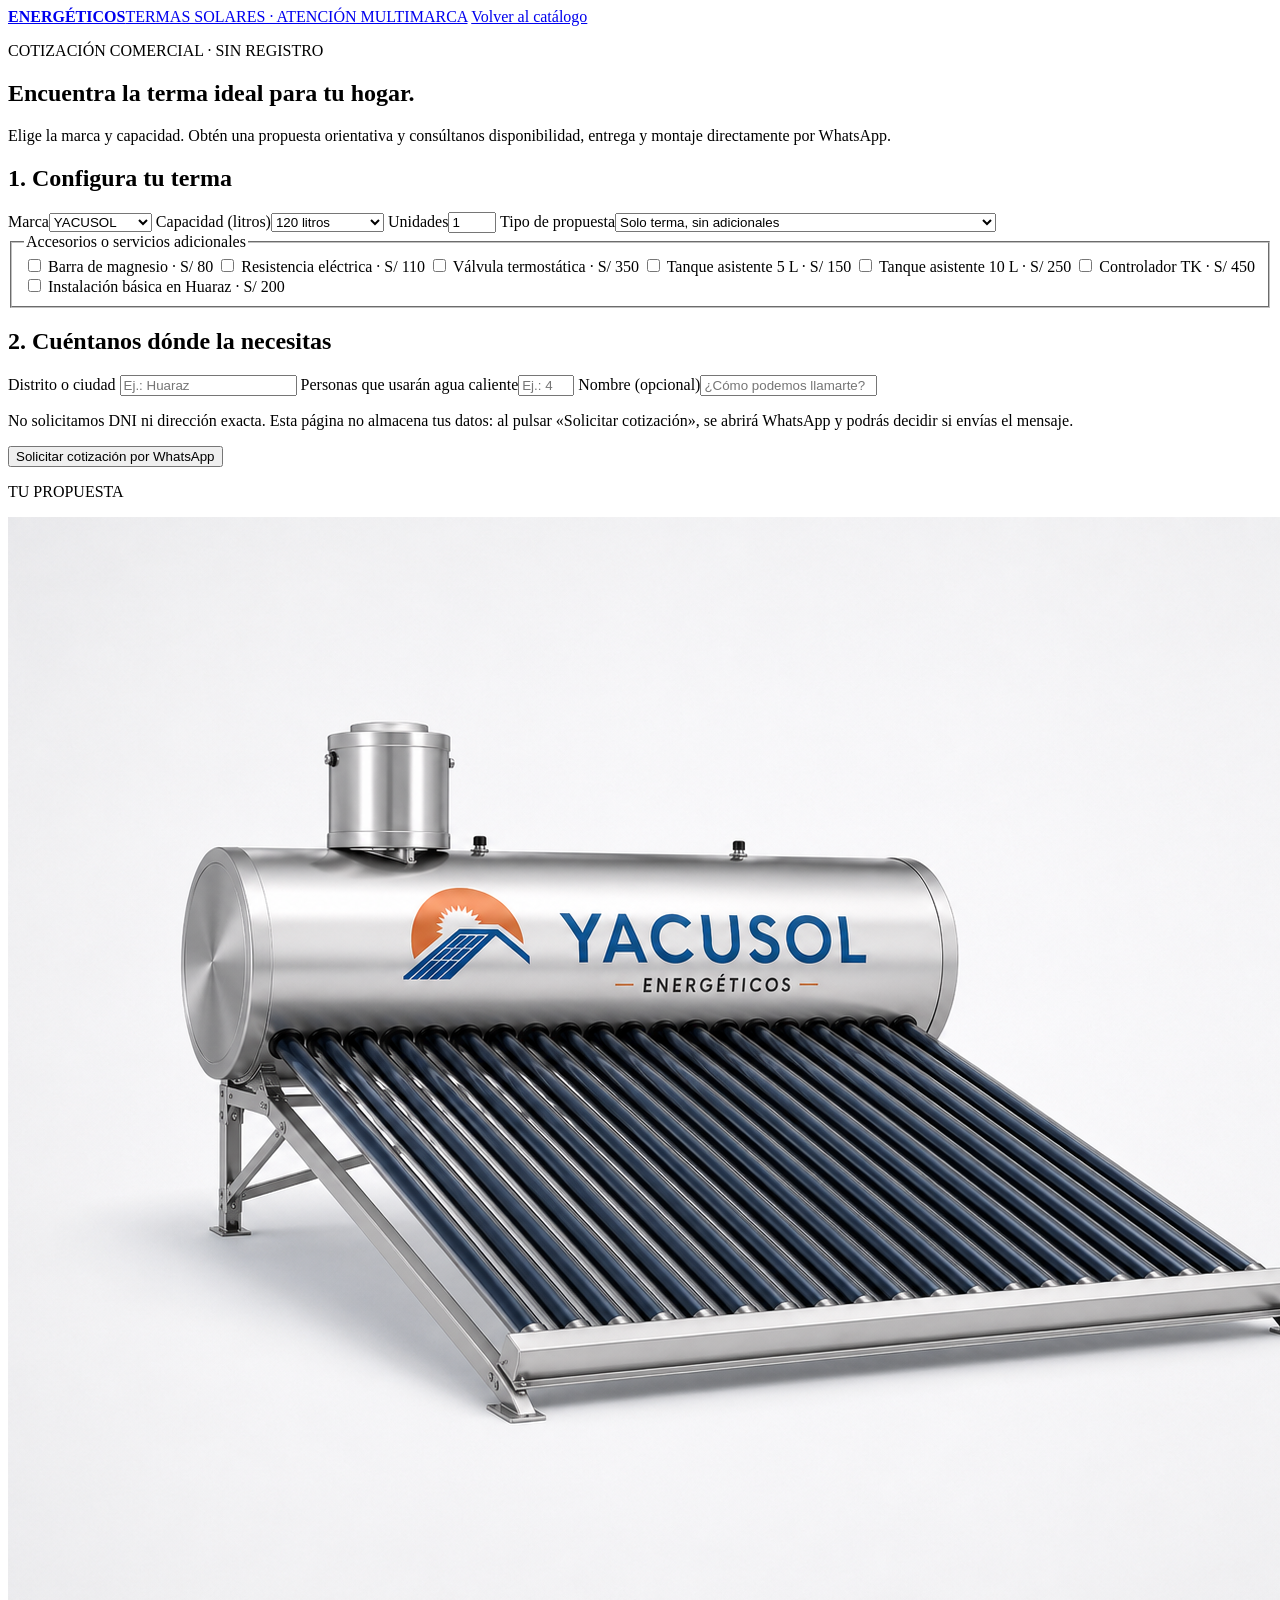
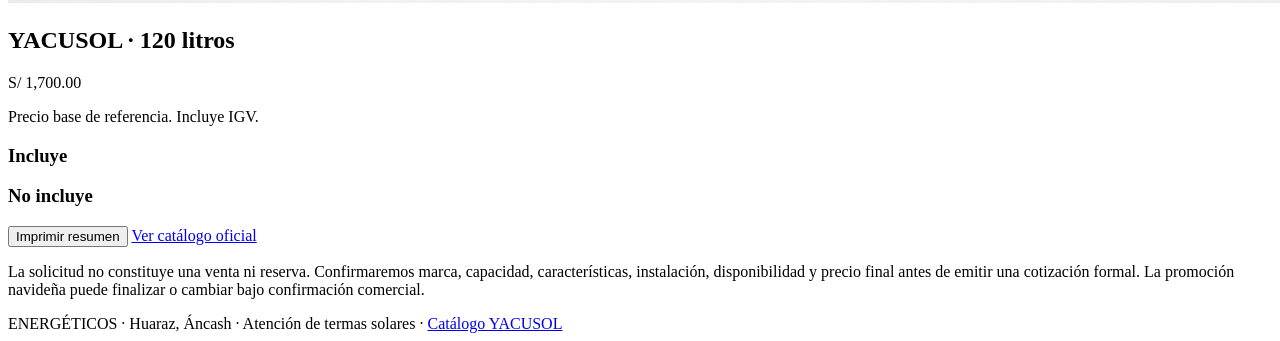
==== cotizar/index.html @ 3611c864 "feat: formulario público independiente de cotización rápida multimarca" ====
<!doctype html>
<html lang="es">
<head>
<meta charset="utf-8"><meta name="viewport" content="width=device-width, initial-scale=1">
<meta name="theme-color" content="#0C2340">
<meta name="description" content="Cotiza tu terma solar con ENERGÉTICOS. Elige YACUSOL, XOLMAX, LUXXOL, INTIPOWER o TERMOINOX; consulta precios verificados y solicita disponibilidad por WhatsApp.">
<title>Cotización rápida de termas solares | ENERGÉTICOS</title>
<link rel="icon" href="../assets/logo-energeticos.jpeg">
<link rel="stylesheet" href="./estilos.css?v=20261108-2">
<script src="./cotizador.js?v=20261108-2" defer></script>
</head>
<body>
<header class="top">
  <div class="shell topline">
    <a class="wordmark" href="../"><strong>ENERGÉTICOS</strong><span>TERMAS SOLARES · ATENCIÓN MULTIMARCA</span></a>
    <a class="back" href="../">Volver al catálogo</a>
  </div>
</header>
<main class="shell">
<section class="intro"><p class="eyebrow">COTIZACIÓN COMERCIAL · SIN REGISTRO</p>
<h1>Encuentra la terma ideal para tu hogar.</h1>
<p>Elige la marca y capacidad. Obtén una propuesta orientativa y consúltanos disponibilidad, entrega y montaje directamente por WhatsApp.</p></section>
<div class="layout">
<form id="cotizador" class="panel" novalidate>
 <h2>1. Configura tu terma</h2>
 <div class="fields">
  <label class="full">Marca<select id="marca" required><option value="YACUSOL">YACUSOL</option><option value="XOLMAX">XOLMAX</option><option value="LUXXOL">LUXXOL</option><option value="INTIPOWER">INTIPOWER</option><option value="TERMOINOX">TERMOINOX</option></select></label>
  <label>Capacidad (litros)<select id="capacidad"><option value="120">120 litros</option><option value="150">150 litros</option><option value="200">200 litros</option><option value="250">250 litros</option><option value="300">300 litros</option><option value="400">400 litros</option><option value="500">500 litros</option><option value="otro">Otra capacidad</option></select></label>
  <label>Unidades<input id="cantidad" type="number" min="1" max="30" value="1" required></label>
  <label class="full">Tipo de propuesta<select id="paquete"><option value="regular">Solo terma, sin adicionales</option><option value="navidad">Promoción Navidad 2026 (YACUSOL, sujeta a confirmación)</option></select></label>
 </div>
 <fieldset id="adicionales" class="extras"><legend>Accesorios o servicios adicionales</legend>
   <label><input type="checkbox" value="magnesio"> Barra de magnesio · S/ 80</label>
   <label><input type="checkbox" value="resistencia"> Resistencia eléctrica · S/ 110</label>
   <label><input type="checkbox" value="valvula"> Válvula termostática · S/ 350</label>
   <label><input type="checkbox" value="tanque5"> Tanque asistente 5 L · S/ 150</label>
   <label><input type="checkbox" value="tanque10"> Tanque asistente 10 L · S/ 250</label>
   <label><input type="checkbox" value="controlador"> Controlador TK · S/ 450</label>
   <label><input type="checkbox" value="instalacion"> Instalación básica en Huaraz · S/ 200</label>
 </fieldset>
 <h2>2. Cuéntanos dónde la necesitas</h2>
 <div class="fields">
  <label>Distrito o ciudad <input id="distrito" maxlength="90" placeholder="Ej.: Huaraz" autocomplete="address-level2"></label>
  <label>Personas que usarán agua caliente<input id="personas" type="number" min="1" max="100" placeholder="Ej.: 4"></label>
  <label class="full">Nombre (opcional)<input id="nombre" maxlength="90" placeholder="¿Cómo podemos llamarte?"></label>
 </div>
 <p class="hint">No solicitamos DNI ni dirección exacta. Esta página no almacena tus datos: al pulsar «Solicitar cotización», se abrirá WhatsApp y podrás decidir si envías el mensaje.</p>
 <button type="submit" class="primary">Solicitar cotización por WhatsApp</button>
</form>
<section class="panel summary" aria-live="polite" aria-atomic="true">
 <p class="eyebrow">TU PROPUESTA</p>
 <img id="producto" src="../assets/producto-yacusol.png" alt="Fotografía del equipo solar YACUSOL publicado en el catálogo oficial" loading="lazy">
 <h2 id="titulo">YACUSOL · 120 litros</h2>
 <p id="precio" class="price">S/ 1,700.00</p>
 <p id="estado" class="status">Precio base de referencia. Incluye IGV.</p>
 <h3>Incluye</h3><ul id="incluye"></ul>
 <h3>No incluye</h3><ul id="excluye"></ul>
 <p id="alcance" class="hint"></p>
 <div class="actions">
 <button type="button" id="imprimir" class="outline">Imprimir resumen</button>
 <a href="../#precios" class="subtle">Ver catálogo oficial</a>
 </div>
 <p class="disclaimer">La solicitud no constituye una venta ni reserva. Confirmaremos marca, capacidad, características, instalación, disponibilidad y precio final antes de emitir una cotización formal. La promoción navideña puede finalizar o cambiar bajo confirmación comercial.</p>
</section>
</div>
</main>
<footer><div class="shell">ENERGÉTICOS · Huaraz, Áncash · Atención de termas solares · <a href="https://energeticos2023.github.io/YACUSOL/">Catálogo YACUSOL</a></div></footer>
</body></html>
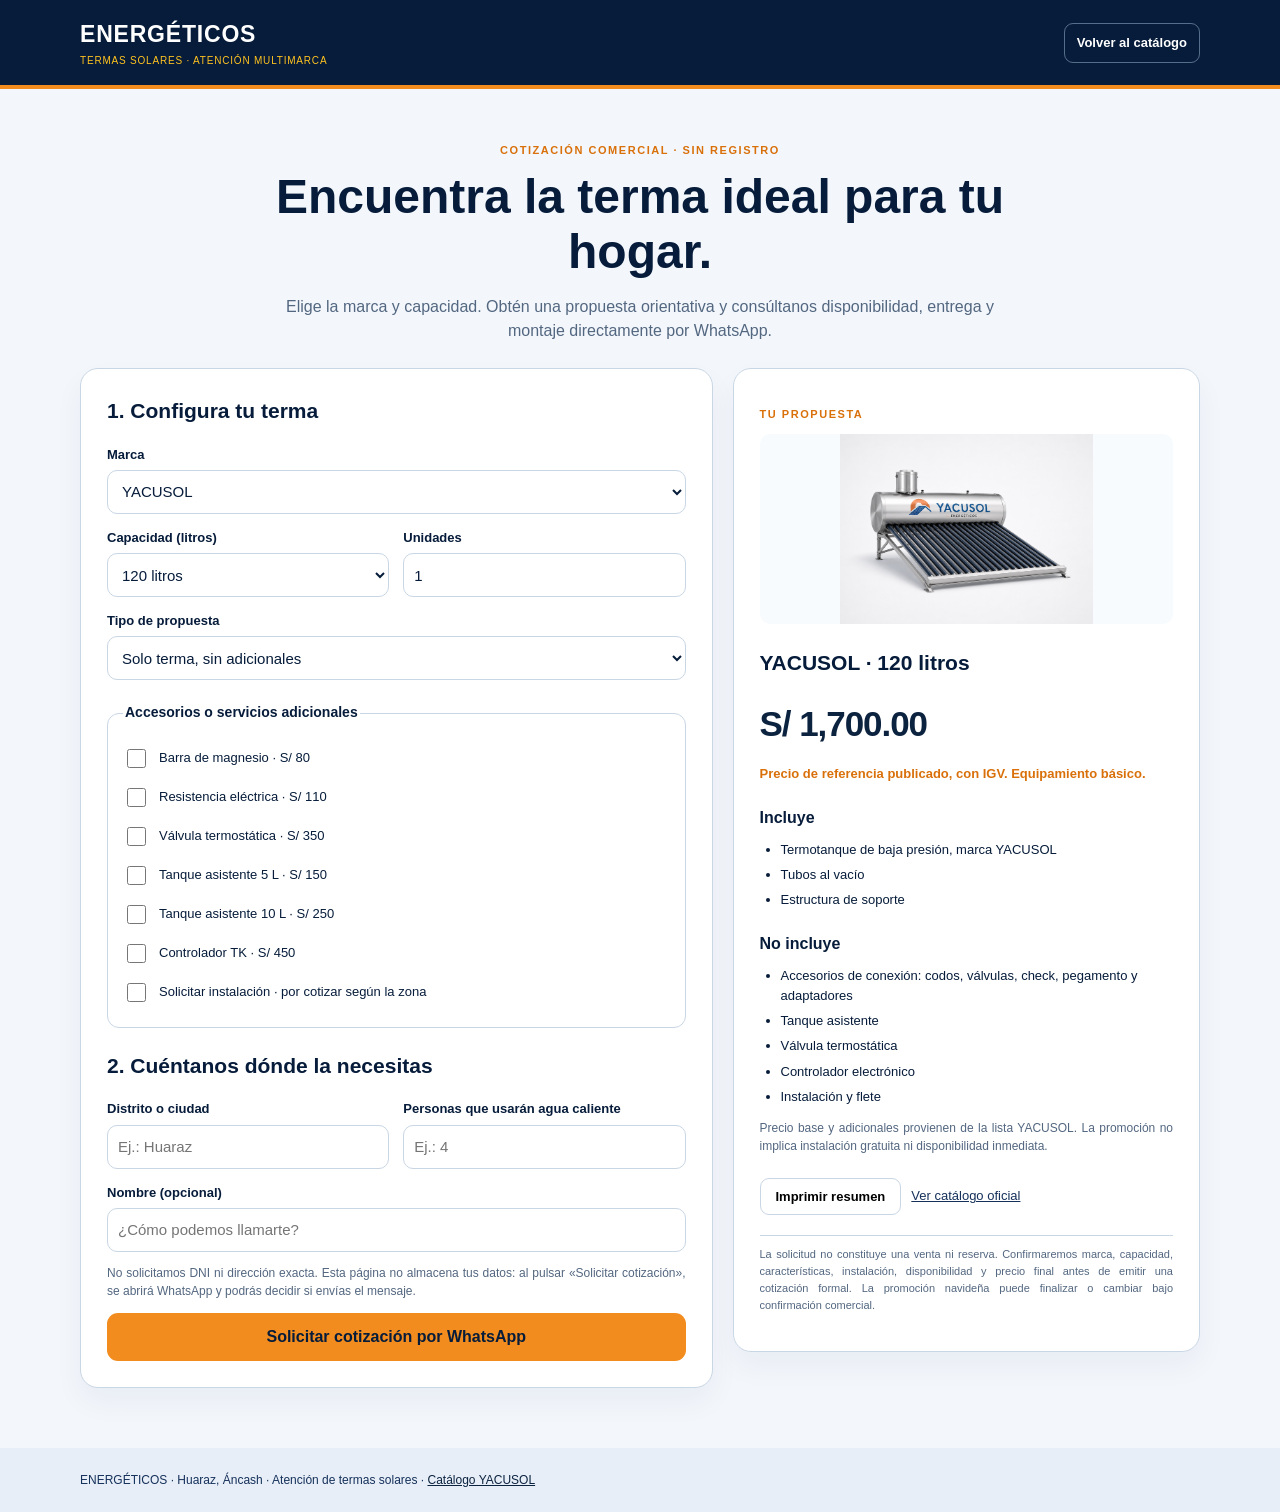
==== commit bcdbd966: "Actualizar etiqueta y versión del cotizador multimarca" ====
--- a/cotizar/index.html
+++ b/cotizar/index.html
@@ -7,7 +7,7 @@
 <title>Cotización rápida de termas solares | ENERGÉTICOS</title>
 <link rel="icon" href="../assets/logo-energeticos.jpeg">
 <link rel="stylesheet" href="./estilos.css?v=20261108-2">
-<script src="./cotizador.js?v=20261108-2" defer></script>
+<script src="./cotizador.js?v=20261124-1" defer></script>
 </head>
 <body>
 <header class="top">
@@ -36,7 +36,7 @@
    <label><input type="checkbox" value="tanque5"> Tanque asistente 5 L · S/ 150</label>
    <label><input type="checkbox" value="tanque10"> Tanque asistente 10 L · S/ 250</label>
    <label><input type="checkbox" value="controlador"> Controlador TK · S/ 450</label>
-   <label><input type="checkbox" value="instalacion"> Instalación básica en Huaraz · S/ 200</label>
+   <label><input type="checkbox" value="instalacion"> <span id="etiqueta-instalacion">Solicitar instalación · por cotizar según la zona</span></label>
  </fieldset>
  <h2>2. Cuéntanos dónde la necesitas</h2>
  <div class="fields">
--- a/cotizar/estilos.css
+++ b/cotizar/estilos.css
@@ -0,0 +1,2 @@
+:root{--navy:#061C3A;--blue:#0C2340;--blue2:#16315B;--orange:#F28C1E;--orange2:#D9700A;--gold:#FFC220;--paper:#fff;--bg:#F3F7FC;--border:#C9D6E4;--muted:#536780}
+*{box-sizing:border-box}html{scroll-behavior:smooth}body{margin:0;background:var(--bg);color:var(--navy);font:16px/1.55 Arial,Helvetica,sans-serif}a{color:var(--blue2)}.shell{width:min(1120px,calc(100% - 32px));margin:auto}.top{background:var(--navy);border-bottom:4px solid var(--orange)}.topline{display:flex;justify-content:space-between;align-items:center;gap:12px;padding:17px 0}.wordmark{color:white;text-decoration:none;display:grid;letter-spacing:.05em}.wordmark strong{font-size:23px}.wordmark span{font-size:10px;color:var(--gold)}.back{color:white;font-weight:700;text-decoration:none;font-size:13px;border:1px solid #abc5df7d;border-radius:9px;padding:9px 12px}.intro{text-align:center;padding:42px 0 24px}.eyebrow{color:var(--orange2);font-size:11px;letter-spacing:.14em;font-weight:800}.intro h1{font-size:clamp(30px,5vw,48px);line-height:1.14;margin:10px auto 15px;max-width:850px}.intro>p:not(.eyebrow){color:var(--muted);max-width:720px;margin:auto}.layout{display:grid;grid-template-columns:minmax(0,1.15fr) minmax(290px,.85fr);gap:20px;align-items:start;padding-bottom:60px}.panel{padding:26px;border:1px solid var(--border);background:#fff;border-radius:18px;box-shadow:0 14px 30px #061c3a0c}.panel h2{font-size:21px;margin:0 0 17px}.panel h3{font-size:16px;margin:22px 0 9px}.fields{display:grid;grid-template-columns:1fr 1fr;gap:14px}.fields label{display:grid;gap:5px;font-size:13px;font-weight:700}.fields .full{grid-column:1/-1}input,select{font-family:inherit;font-size:15px;color:var(--navy);min-height:44px;border:1px solid var(--border);border-radius:10px;background:white;padding:10px}input:focus-visible,select:focus-visible,button:focus-visible,a:focus-visible{outline:3px solid var(--gold);outline-offset:2px}input:disabled,select:disabled,fieldset:disabled{opacity:.62}.extras{border:1px solid var(--border);border-radius:12px;padding:15px;margin:22px 0}.extras legend{font-weight:700;font-size:14px}.extras label{display:flex;gap:10px;align-items:center;font-size:13px;padding:7px 0}.extras input{width:19px;height:19px;min-height:auto;accent-color:var(--orange)}.hint{font-size:12px;color:var(--muted);text-align:justify}.primary{background:var(--orange);border:0;color:var(--navy);font-weight:800;padding:15px 18px;border-radius:11px;width:100%;font-size:16px;cursor:pointer}.primary:hover{background:var(--gold)}.summary{position:sticky;top:18px}.summary #producto{width:100%;height:190px;object-fit:contain;border-radius:10px;background:#f8fbfe}.summary #producto[hidden]{display:none}.summary h2{margin-top:15px}.price{font-size:35px;font-weight:800;letter-spacing:-.03em;color:var(--blue);margin:10px 0 5px}.status{font-size:13px;color:var(--orange2);font-weight:700}.summary ul{padding-left:21px;margin:8px 0}.summary li{font-size:13px;margin-bottom:5px}.actions{display:flex;gap:10px;align-items:center;flex-wrap:wrap;margin-top:22px}.outline{border:1px solid var(--border);border-radius:9px;padding:10px 15px;background:white;font:700 13px Arial;cursor:pointer}.subtle{font-size:13px}.disclaimer{padding-top:10px;border-top:1px solid var(--border);margin-top:20px;color:var(--muted);font-size:11px;text-align:justify}footer{padding:23px 0;background:#e7eef7;color:var(--blue2);font-size:12px}footer a{color:var(--blue)}@media(max-width:820px){.layout{grid-template-columns:1fr}.summary{position:static;order:-1}.summary #producto{height:125px}.intro{padding-top:30px}}@media(max-width:560px){.panel{padding:18px}.fields{grid-template-columns:1fr}.intro{text-align:left}.intro h1{font-size:32px}.topline{padding:12px 0}.back{font-size:11px}.wordmark strong{font-size:18px}.price{font-size:30px}}@media print{@page{size:A4;margin:16mm}.top,.back,.intro,form,footer,.actions,.disclaimer{display:none!important}.layout{display:block}.summary{border:none;box-shadow:none;padding:0}.summary #producto{height:100px}.summary h2{font-size:22px}.summary li{font-size:12px}.shell{width:100%}.summary:before{content:"ENERGÉTICOS · RESUMEN REFERENCIAL DE COTIZACIÓN";display:block;border-bottom:3px solid #F28C1E;padding-bottom:8px;font-weight:800;font-size:16px}.summary:after{content:"Documento orientativo: confirmar disponibilidad, modelo, flete, instalación y condiciones con ventas antes de contratar.";display:block;font-size:11px;margin-top:22px}}
